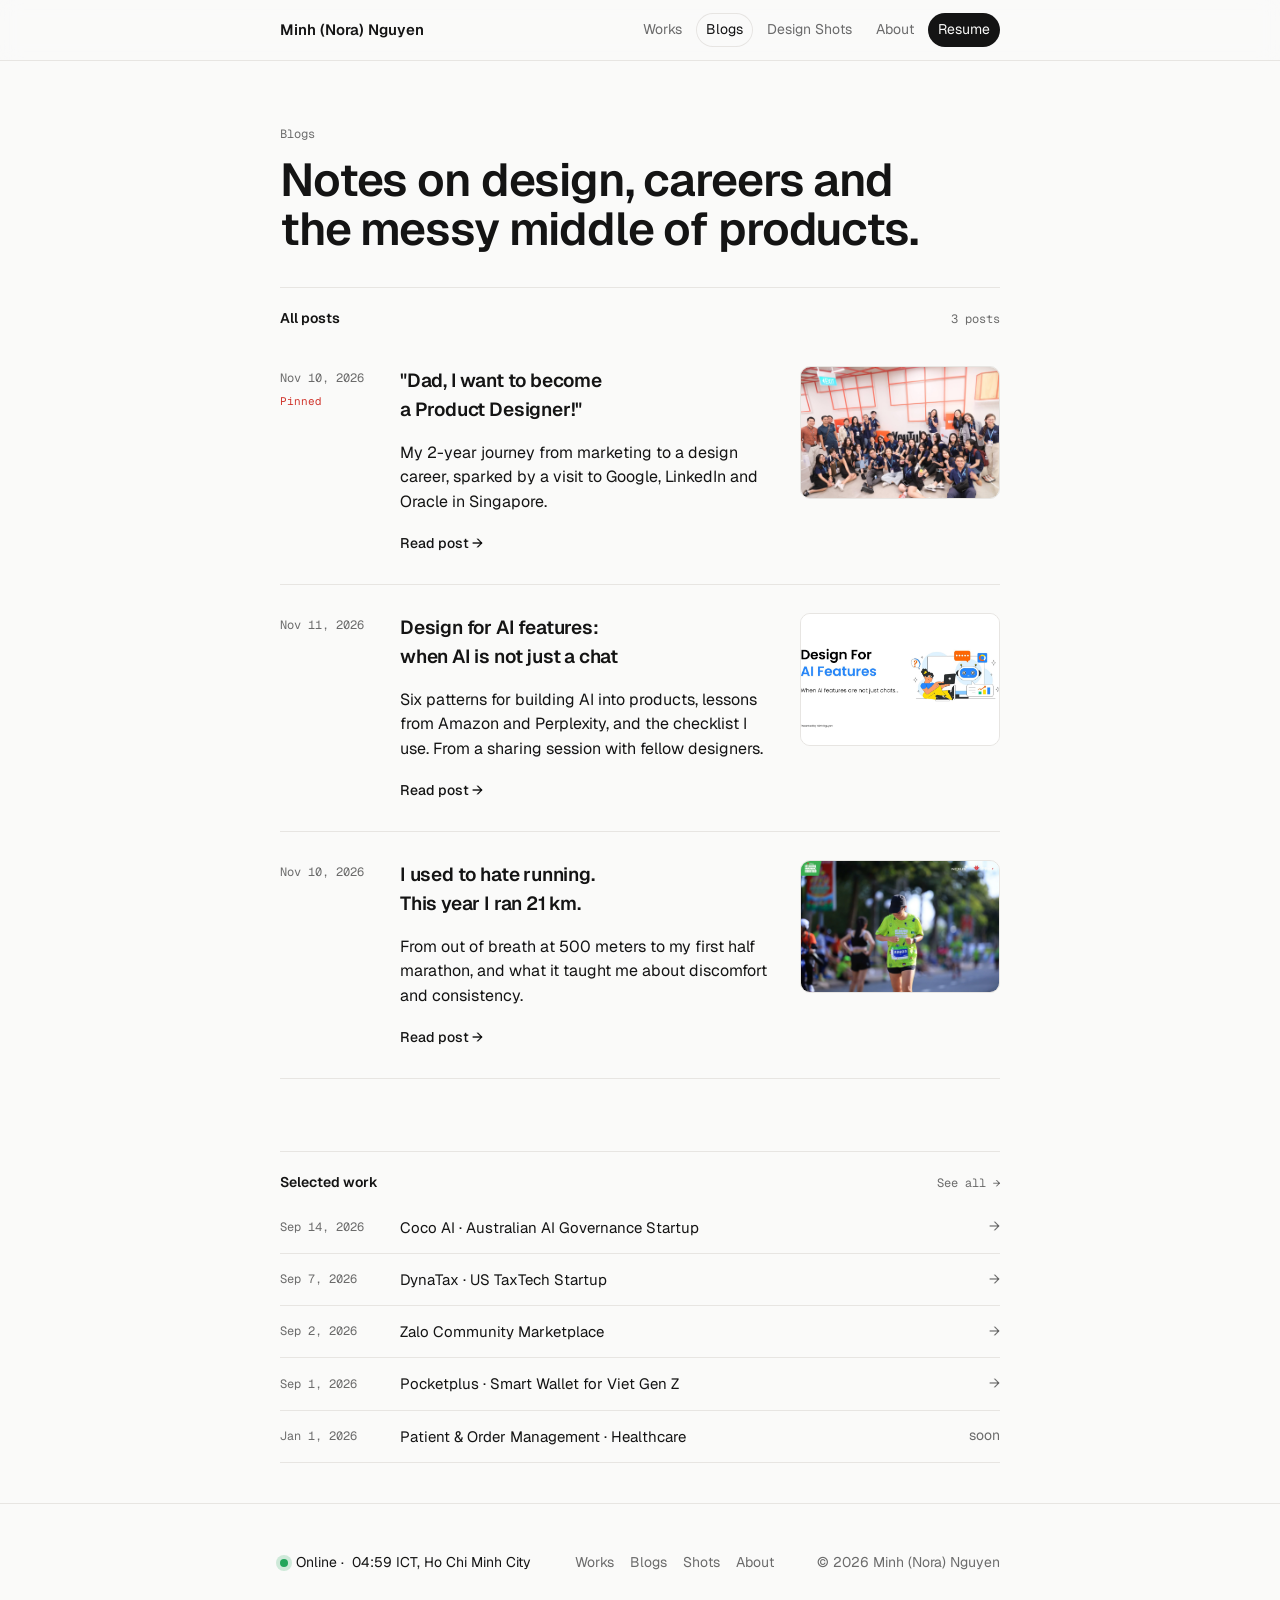
==== blog/index.html @ ef1b7af9 "Launch new portfolio: sideways exhibition home, four case studies, resume Home page scrolls sideways" ====
<!DOCTYPE html>
<html lang="en">
<head>
<meta charset="utf-8">
<meta name="viewport" content="width=device-width, initial-scale=1">
<title>Blogs · Minh (Nora) Nguyen</title>
<link rel="icon" type="image/webp" href="https://framerusercontent.com/images/r7KOQmPMssjx5nrZ70GzcocD2E8.webp?width=64&amp;height=64">
<link rel="apple-touch-icon" href="https://framerusercontent.com/images/r7KOQmPMssjx5nrZ70GzcocD2E8.webp?width=180&amp;height=180">
<meta name="description" content="Writing by Minh (Nora) Nguyen, Product Designer.">
<link rel="preconnect" href="https://fonts.googleapis.com">
<link rel="preconnect" href="https://fonts.gstatic.com" crossorigin>
<link href="https://fonts.googleapis.com/css2?family=Geist:wght@400;500;600;700&family=Geist+Mono:wght@400;500&display=swap" rel="stylesheet">
<link rel="stylesheet" href="/assets/site.css">
<style>.pin{display:block;margin-top:6px;font-size:11px;color:var(--accent)}</style>
</head>
<body>

<nav class="nav" aria-label="Main">
  <div class="col">
    <a class="brand" href="/">Minh (Nora) Nguyen</a>
    <button class="burger" type="button" aria-expanded="false" aria-controls="site-links" aria-label="Open menu"><span></span><span></span></button>
    <div class="links" id="site-links">
      <a href="/">Works</a>
      <a href="/blog/" aria-current="page">Blogs</a>
      <a class="hide-sm" href="/shots/">Design Shots</a>
      <a href="/about/">About</a>
      <a class="cta" href="/resume/">Resume</a>
    </div>
  </div>
</nav>

<main class="col">
  <header class="page-head">
    <p class="eyebrow">Blogs</p>
    <h1>Notes on design, careers and the messy middle of products.</h1>
  </header>
  <section aria-label="Posts">
    <div class="feed-head"><h2>All posts</h2><span>3 posts</span></div>
    <a class="post" href="/blog/dad-i-want-to-become-a-product-designer/">
      <div class="date">Nov 10, 2026<span class="pin">Pinned</span></div>
      <div class="post-body">
        <div>
          <h3>"Dad, I want to become a Product Designer!"</h3>
          <p class="desc">My 2-year journey from marketing to a design career, sparked by a visit to Google, LinkedIn and Oracle in Singapore.</p>
          <span class="go">Read post →</span>
        </div>
        <img src="/blog/dad-i-want-to-become-a-product-designer/singapore-tech-visit.jpg" width="1800" height="1200" alt="">
      </div>
    </a>
    <a class="post" href="/blog/design-for-ai-features/">
      <div class="date">Nov 11, 2026</div>
      <div class="post-body">
        <div>
          <h3>Design for AI features: when AI is not just a chat</h3>
          <p class="desc">Six patterns for building AI into products, lessons from Amazon and Perplexity, and the checklist I use. From a sharing session with fellow designers.</p>
          <span class="go">Read post →</span>
        </div>
        <img src="/blog/design-for-ai-features/cover.jpg" width="1600" height="900" alt="">
      </div>
    </a>
    <a class="post" href="/blog/i-used-to-hate-running/">
      <div class="date">Nov 10, 2026</div>
      <div class="post-body">
        <div>
          <h3>I used to hate running. This year I ran 21 km.</h3>
          <p class="desc">From out of breath at 500 meters to my first half marathon, and what it taught me about discomfort and consistency.</p>
          <span class="go">Read post →</span>
        </div>
        <img src="/blog/i-used-to-hate-running/first-half-marathon.jpg" width="1800" height="1200" alt="">
      </div>
    </a>
  </section>
  <section class="more" aria-labelledby="more-title">
    <div class="feed-head"><h2 id="more-title">Selected work</h2><span><a href="/">See all →</a></span></div>
    <ul class="mini">
      <li><a href="/coco/"><span class="d">Sep 14, 2026</span><span class="t">Coco AI · Australian AI Governance Startup</span><span class="arrow">→</span></a></li>
      <li><a href="/dynatax/"><span class="d">Sep 7, 2026</span><span class="t">DynaTax · US TaxTech Startup</span><span class="arrow">→</span></a></li>
      <li><a href="/zalo/"><span class="d">Sep 2, 2026</span><span class="t">Zalo Community Marketplace</span><span class="arrow">→</span></a></li>
      <li><a href="/pocketplus/"><span class="d">Sep 1, 2026</span><span class="t">Pocketplus · Smart Wallet for Viet Gen Z</span><span class="arrow">→</span></a></li>
      <li><div class="nolink"><span class="d">Jan 1, 2026</span><span class="t">Patient &amp; Order Management · Healthcare</span><span class="arrow">soon</span></div></li>
    </ul>
  </section>
</main>

<footer>
  <div class="col">
    <span class="status"><i aria-hidden="true"></i>Online · <span id="clock">Ho Chi Minh City</span></span>
    <div class="flinks"><a href="/">Works</a><a href="/blog/">Blogs</a><a href="/shots/">Shots</a><a href="/about/">About</a></div>
    <span>© 2026 Minh (Nora) Nguyen</span>
  </div>
</footer>

<script>
(function(){
  var el=document.getElementById('clock');
  function tick(){
    try{
      var t=new Intl.DateTimeFormat('en-GB',{hour:'2-digit',minute:'2-digit',timeZone:'Asia/Ho_Chi_Minh'}).format(new Date());
      el.textContent=t+' ICT, Ho Chi Minh City';
    }catch(e){}
  }
  tick();setInterval(tick,30000);
})();
</script>
<script src="/assets/site.js" defer></script>
</body>
</html>
---- assets/site.css ----
:root{
  /* Timeline feed: one narrow column, dates in a mono rail, big thumbnails */
  --bg:#fafaf9;
  --surface:transparent;
  --ink:#141414;
  --muted:#6b6b6b;
  --line:#e7e5e2;
  --accent:#d0342c;
  --font-body:"Geist", "Segoe UI", system-ui, sans-serif;
  --font-mono:"Geist Mono", ui-monospace, "SFMono-Regular", monospace;
  color-scheme:light;
}
@media (prefers-color-scheme:dark){
  :root:not([data-theme="light"]){--bg:#111111;--surface:transparent;--ink:#f2f2f0;--muted:#9a9a96;--line:#2a2a28;--accent:#ff5a4f;color-scheme:dark}
}
:root[data-theme="dark"]{--bg:#111111;--surface:transparent;--ink:#f2f2f0;--muted:#9a9a96;--line:#2a2a28;--accent:#ff5a4f;color-scheme:dark}

*{box-sizing:border-box}
body{margin:0;background:var(--bg);color:var(--ink);font-family:var(--font-body);font-size:16px;line-height:1.55;-webkit-font-smoothing:antialiased}
a{color:inherit;text-decoration:none}
a:focus-visible{outline:2px solid var(--accent);outline-offset:3px;border-radius:4px}
img{max-width:100%;display:block}
.col{width:min(720px,100% - 32px);margin-inline:auto}

/* Nav */
.nav{position:sticky;top:0;z-index:5;background:color-mix(in srgb,var(--bg) 85%,transparent);backdrop-filter:blur(10px);border-bottom:1px solid var(--line)}
.nav .col{display:flex;align-items:center;justify-content:space-between;gap:16px;height:60px}
.brand{font-weight:600;font-size:15px}
.links{display:flex;gap:4px;flex-wrap:wrap}
.links a{font-size:14px;color:var(--muted);padding:6px 10px;border-radius:999px}
.links a:hover{color:var(--ink);background:var(--surface)}
.links a.cta{color:var(--bg);background:var(--ink)}
.soon{font-family:var(--font-mono);font-size:10px;color:var(--muted);margin-left:4px}

/* Intro */
.intro{padding:72px 0 48px}
.avatar{width:72px;height:72px;border-radius:50%;background:radial-gradient(circle at 35% 35%,#ff7a6e,var(--accent) 55%,#5a0f0b);display:grid;place-items:center;color:#fff;font-weight:600;font-size:22px;margin-bottom:24px}
.intro h1{font-size:15px;font-weight:500;color:var(--muted);margin:0 0 10px}
.intro .tagline{font-size:clamp(30px,5vw,46px);line-height:1.08;font-weight:600;letter-spacing:-0.025em;margin:0;text-wrap:balance}
.intro .tagline em{font-style:normal;color:var(--accent)}
.contact{display:flex;flex-wrap:wrap;gap:10px;margin-top:28px}
.contact a{display:inline-flex;align-items:center;gap:8px;font-size:14px;border:1px solid var(--line);background:var(--surface);padding:8px 14px;border-radius:999px}
.contact a:hover{border-color:var(--ink)}

/* Feed */
.feed-head{display:flex;justify-content:space-between;align-items:baseline;border-top:1px solid var(--line);padding-top:20px;margin-bottom:8px}
.feed-head h2{font-size:14px;font-weight:600;margin:0}
.feed-head span{font-family:var(--font-mono);font-size:12px;color:var(--muted)}
.entry{display:grid;grid-template-columns:96px 1fr;gap:24px;padding:28px 0;border-bottom:1px solid var(--line)}
.date{font-family:var(--font-mono);font-size:12px;color:var(--muted);padding-top:3px;font-variant-numeric:tabular-nums}
.entry h3{font-size:19px;font-weight:600;letter-spacing:-0.01em;margin:0 0 6px;text-wrap:balance}
.entry .desc{color:var(--muted);font-size:15px;margin:0 0 16px}
.thumb{display:block;border-radius:14px;overflow:hidden;border:1px solid var(--line);background:var(--surface);aspect-ratio:16/9;transition:transform .25s ease}
.thumb img,.thumb video{display:block;width:100%;height:100%;object-fit:cover;object-position:center}
.thumb.fit{background:#fefdfc}
.thumb.fit img,.thumb.fit video{object-fit:contain}
a.thumb:hover{transform:translateY(-3px)}
.row{display:flex;flex-wrap:wrap;align-items:center;justify-content:space-between;gap:10px;margin-top:14px}
.tags{display:flex;flex-wrap:wrap;gap:6px}
.tags span{font-family:var(--font-mono);font-size:11.5px;color:var(--muted);background:var(--surface);border:1px solid var(--line);padding:3px 9px;border-radius:999px}
.go{font-size:14px;font-weight:500;display:inline-flex;align-items:center;gap:6px}
.go:hover{color:var(--accent)}
.go.off{color:var(--muted);font-weight:400}

/* Blogs */
.blogs{padding-top:56px}
.post{display:grid;grid-template-columns:96px 1fr;gap:24px;padding:28px 0;border-bottom:1px solid var(--line)}
.post-body{display:grid;grid-template-columns:1fr 200px;gap:24px;align-items:start}
.post h3{font-size:19px;font-weight:600;letter-spacing:-0.01em;margin:0 0 6px;text-wrap:balance}
.post img{width:200px;height:auto;aspect-ratio:3/2;object-fit:cover;border-radius:10px;border:1px solid var(--line);transition:transform .25s ease}
.post:hover img{transform:translateY(-3px)}
.post:hover .go{color:var(--accent)}
@media (max-width:560px){.post{grid-template-columns:1fr;gap:8px}.post-body{grid-template-columns:1fr}.post img{width:100%}}

/* About */
.about{padding:64px 0 24px}
.about h2{font-size:14px;font-weight:600;margin:0 0 12px}
.about p{font-size:18px;margin:0;max-width:60ch;text-wrap:pretty}

/* Footer */
footer{padding:48px 0 40px;margin-top:40px;border-top:1px solid var(--line);font-size:14px;color:var(--muted)}
footer .col{display:flex;flex-wrap:wrap;justify-content:space-between;gap:16px}
.status{display:inline-flex;align-items:center;gap:8px;color:var(--ink)}
.status i{width:8px;height:8px;border-radius:50%;background:#22a55a;box-shadow:0 0 0 4px color-mix(in srgb,#22a55a 20%,transparent)}
.flinks{display:flex;gap:16px}
.flinks a:hover{color:var(--ink)}

@media (max-width:560px){
  .links .hide-sm{display:none}
  .entry{grid-template-columns:1fr;gap:8px}
}
@media (prefers-reduced-motion:reduce){*{transition:none!important}}

/* Active nav item */
.links a[aria-current="page"]{color:var(--ink);background:var(--surface);box-shadow:inset 0 0 0 1px var(--line)}

/* Page header (Blogs, About) */
.page-head{padding:64px 0 32px}
.page-head .eyebrow{font-family:var(--font-mono);font-size:12px;color:var(--muted);margin:0 0 12px}
.page-head h1{font-size:clamp(32px,5vw,46px);line-height:1.08;font-weight:600;letter-spacing:-0.025em;margin:0;text-wrap:balance}

/* About page */
.about-photo{margin:0 0 40px}
.about-photo img{width:100%;height:auto;border-radius:16px;border:1px solid var(--line)}
.about-photo figcaption{font-size:13px;color:var(--muted);margin-top:10px}
.about-body p{font-size:19px;line-height:1.7;margin:0 0 22px;max-width:62ch;text-wrap:pretty}
.about-body .lead{font-size:clamp(22px,3vw,26px);line-height:1.45;font-weight:500;letter-spacing:-0.01em}
.domains{display:flex;flex-wrap:wrap;gap:8px;margin:8px 0 0}
.domains span{font-family:var(--font-mono);font-size:12px;border:1px solid var(--line);background:var(--surface);padding:5px 12px;border-radius:999px}

/* Secondary: compact work list on Blogs/About */
.more{margin-top:72px}
.mini{list-style:none;margin:0;padding:0}
.mini li{border-bottom:1px solid var(--line)}
.mini a,.mini .nolink{display:grid;grid-template-columns:96px 1fr auto;gap:24px;align-items:center;padding:14px 0;font-size:15px}
.mini .d{font-family:var(--font-mono);font-size:12px;color:var(--muted)}
.mini .arrow{color:var(--muted);font-size:14px}
.mini a:hover .t{color:var(--accent)}
@media (max-width:560px){.mini a,.mini .nolink{grid-template-columns:1fr auto;gap:12px}.mini .d{display:none}}

/* Design Shots: wide 2-column masonry, images at natural ratio */
.wide-col{width:min(1180px,100% - 32px);margin-inline:auto}
.shots{display:grid;grid-template-columns:1fr 1fr;gap:18px;align-items:start;padding-bottom:24px}
.shot{display:block;border-radius:16px;overflow:hidden;border:1px solid var(--line);background:var(--surface);position:relative}
.shot img,.shot video{display:block;width:100%;height:auto;transition:transform .35s ease}
a.shot:hover img,a.shot:hover video{transform:scale(1.015)}
.shot .label{position:absolute;left:12px;bottom:12px;font-size:13px;font-weight:500;background:rgba(20,20,20,.78);color:#fff;padding:6px 12px;border-radius:999px;opacity:0;transform:translateY(4px);transition:opacity .2s ease,transform .2s ease}
.shot:hover .label,.shot:focus-visible .label{opacity:1;transform:none}
@media (max-width:640px){.shots{grid-template-columns:1fr}}
.wide-col .shots{padding-top:32px}

/* Avatar photo */
.avatar.photo{background:none;overflow:hidden;border:1px solid var(--line)}
.avatar.photo img{width:100%;height:100%;object-fit:cover}

/* Case study pages */
.back{display:inline-flex;align-items:center;gap:6px;font-size:14px;color:var(--muted);margin-top:28px;padding:6px 12px 6px 10px;border:1px solid var(--line);border-radius:999px;background:var(--surface)}
.back:hover{color:var(--ink);border-color:var(--ink)}
.cs-wide{width:min(1040px,100% - 32px);margin-inline:auto}
.cs-head{padding:28px 0 32px}
.cs-head .lede{font-size:19px;color:var(--muted);margin:18px 0 0;max-width:60ch}
.cs-meta{display:grid;grid-template-columns:repeat(4,minmax(0,1fr));gap:20px;margin:32px 0 0;padding:20px 0 0;border-top:1px solid var(--line)}
.cs-meta dt{font-family:var(--font-mono);font-size:11px;color:var(--muted);text-transform:uppercase;letter-spacing:.06em;margin-bottom:4px}
.cs-meta dd{margin:0;font-size:14px;line-height:1.45}
.cs-cover{border-radius:16px;overflow:hidden;border:1px solid var(--line);margin:8px auto 0}
.cs-cover img{width:100%;height:auto}
.cs-sec{padding:72px 0 0}
.cs-sec .num{font-family:var(--font-mono);font-size:12px;color:var(--muted);margin-bottom:10px}
.cs-sec h2{font-size:clamp(24px,3.4vw,32px);line-height:1.15;font-weight:600;letter-spacing:-0.02em;margin:0 0 12px;text-wrap:balance}
.cs-sec p{color:var(--muted);font-size:16.5px;margin:0 0 12px;max-width:62ch}
.chips{display:flex;flex-wrap:wrap;gap:6px;margin-top:16px}
.chips span{font-family:var(--font-mono);font-size:11.5px;color:var(--muted);background:var(--surface);border:1px solid var(--line);padding:3px 9px;border-radius:999px}
.cs-cards{display:grid;grid-template-columns:repeat(3,minmax(0,1fr));gap:14px;margin-top:24px}
.cs-card{background:var(--surface);border:1px solid var(--line);border-radius:14px;padding:20px}
.cs-card .k{font-family:var(--font-mono);font-size:11px;color:var(--accent);margin-bottom:10px}
.cs-card h3{font-size:16px;font-weight:600;margin:0 0 6px}
.cs-card p{font-size:14.5px;margin:0}
.cs-fig{margin:28px auto 0}
.cs-fig .frame{border-radius:14px;overflow:hidden;border:1px solid var(--line);background:var(--surface);padding:clamp(10px,2.4vw,24px)}
.cs-fig img{width:100%;height:auto;border-radius:8px}
.cs-fig figcaption{font-size:13.5px;color:var(--muted);margin-top:10px}
.cs-fig figcaption b{color:var(--ink);font-weight:600;margin-right:6px}
.cs-feature{display:grid;grid-template-columns:260px 1fr;gap:32px;align-items:start;margin-top:40px}
.cs-feature h3{font-size:17px;font-weight:600;margin:0 0 6px}
.cs-feature p{font-size:15px}
.cs-feature ul{margin:8px 0 0;padding-left:18px;color:var(--muted);font-size:14px}
.cs-feature .cs-fig{margin:0}
.cs-out{display:grid;grid-template-columns:repeat(3,minmax(0,1fr));gap:20px;margin-top:24px}
.cs-out div{border-top:2px solid var(--ink);padding-top:14px}
.cs-out h3{font-size:16px;font-weight:600;margin:0 0 6px}
.cs-out p{font-size:14.5px;margin:0}
.cs-end{display:flex;justify-content:space-between;flex-wrap:wrap;gap:12px;margin-top:72px;padding-top:24px;border-top:1px solid var(--line);font-size:15px;font-weight:500}
.cs-end a:hover{color:var(--accent)}
@media (max-width:760px){
  .cs-meta{grid-template-columns:repeat(2,minmax(0,1fr))}
  .cs-cards,.cs-out{grid-template-columns:1fr}
  .cs-feature{grid-template-columns:1fr;gap:12px}
}
.cs-grid2{display:grid;grid-template-columns:1fr 1fr;gap:16px;margin-top:28px}
.cs-grid2 .cs-fig{margin:0}
.cs-split{display:grid;grid-template-columns:1fr 1fr;gap:14px;margin-top:24px}
.cs-split .cs-card ul{margin:10px 0 0;padding-left:18px;color:var(--muted);font-size:14px}
.cs-split .cs-card li{margin-bottom:4px}
.cs-quote{margin:28px 0 0;padding:4px 0 4px 18px;border-left:3px solid var(--accent);font-size:19px;line-height:1.45;font-weight:500;letter-spacing:-0.01em;color:var(--ink);max-width:56ch}
@media (max-width:760px){.cs-grid2,.cs-split{grid-template-columns:1fr}}

/* Case study: two-level IA cards, 2-up figure grid */
.cs-ia{display:grid;grid-template-columns:1fr 1fr;gap:14px;margin-top:24px}
.cs-ia .lvl{background:var(--surface);border:1px solid var(--line);border-radius:14px;padding:20px}
.cs-ia .where{font-family:var(--font-mono);font-size:11px;color:var(--accent);margin-bottom:8px}
.cs-ia h3{font-size:17px;font-weight:600;margin:0 0 4px}
.cs-ia .who{font-size:14px;color:var(--muted);margin:0 0 12px}
.cs-ia ul{margin:0;padding:0;list-style:none;font-size:14.5px}
.cs-ia li{padding:7px 0;border-top:1px solid var(--line)}
.cs-ia li span{color:var(--muted)}
.cs-grid2{display:grid;grid-template-columns:1fr 1fr;gap:16px;margin-top:28px;align-items:start}
.cs-grid2 .cs-fig{margin:0}
.cs-pull{margin:28px 0 0;padding:4px 0 4px 18px;border-left:3px solid var(--accent);font-size:19px;line-height:1.45;font-weight:500;color:var(--ink);max-width:56ch}
@media (max-width:760px){.cs-ia,.cs-grid2{grid-template-columns:1fr}}

/* Mobile menu */
.burger{display:none;width:40px;height:40px;border-radius:999px;border:1px solid var(--line);background:var(--surface);align-items:center;justify-content:center;flex-direction:column;gap:5px;cursor:pointer;padding:0}
.burger span{display:block;width:16px;height:1.5px;background:var(--ink);transition:transform .2s ease,opacity .2s ease}
.nav.open .burger span:nth-child(1){transform:translateY(3.25px) rotate(45deg)}
.nav.open .burger span:nth-child(2){transform:translateY(-3.25px) rotate(-45deg)}
.burger:focus-visible{outline:2px solid var(--accent);outline-offset:2px}
@media (max-width:640px){
  .nav .col{position:relative}
  .burger{display:inline-flex}
  .links{display:none;position:absolute;top:calc(100% + 1px);left:-16px;right:-16px;flex-direction:column;gap:2px;padding:10px 16px 16px;background:var(--bg);border-bottom:1px solid var(--line);box-shadow:0 18px 30px -18px rgba(0,0,0,.25)}
  .nav.open .links{display:flex}
  .links a{font-size:17px;padding:12px 12px;border-radius:12px}
  .links a.cta{margin-top:6px;text-align:center}
  .links .hide-sm{display:block}
}

/* Hero: contact buttons with icons + "daily friends" marquee */
.contact a svg{width:16px;height:16px;flex:none}
.friends{margin-top:28px;display:flex;align-items:center;gap:14px;border-top:1px solid var(--line);border-bottom:1px solid var(--line);padding:12px 0;overflow:hidden}
.friends .lbl{font-family:var(--font-mono);font-size:11px;letter-spacing:.06em;text-transform:uppercase;color:var(--muted);white-space:nowrap;flex:none}
.marquee{flex:1;overflow:hidden;-webkit-mask-image:linear-gradient(90deg,transparent,#000 8%,#000 92%,transparent);mask-image:linear-gradient(90deg,transparent,#000 8%,#000 92%,transparent)}
.track{display:flex;align-items:center;gap:28px;padding-right:28px;width:max-content;animation:slide 28s linear infinite}
.marquee:hover .track{animation-play-state:paused}
.track>*{flex:none;display:inline-flex;align-items:center;gap:8px;font-size:13.5px;white-space:nowrap}
.tool{border:1px solid var(--line);background:var(--surface);border-radius:999px;padding:4px 12px 4px 4px;line-height:1}
.tool img{width:22px;height:22px;border-radius:6px}
.tool .mono{width:22px;height:22px;border-radius:6px;background:var(--ink);color:var(--bg);font-size:11px;font-weight:600;display:grid;place-items:center}
.slogan{font-weight:500;color:var(--ink);padding:4px;line-height:1}
.slogan i{font-style:normal;color:var(--accent)}
@keyframes slide{from{transform:translateX(0)}to{transform:translateX(-50%)}}
@media (prefers-reduced-motion:reduce){.track{animation:none}}
@media (max-width:560px){.friends{flex-direction:column;align-items:flex-start;gap:8px}.marquee{width:100%}}

.track .logo{height:24px;width:auto;display:block}
.track .slogan{padding:0}
.track .grp{display:inline-flex;align-items:center;gap:14px}
.track .dot{width:5px;height:5px;border-radius:50%;background:var(--muted);opacity:.6}
@media (prefers-color-scheme:dark){:root:not([data-theme="light"]) .track .grp img[src*="github"],:root:not([data-theme="light"]) .track .grp img[src*="guitar"],:root:not([data-theme="light"]) .track .grp img[src*="running"],:root:not([data-theme="light"]) .track .grp img[src*="hiking"]{filter:invert(1)}}
:root[data-theme="dark"] .track .grp img[src*="github"],:root[data-theme="dark"] .track .grp img[src*="guitar"],:root[data-theme="dark"] .track .grp img[src*="running"],:root[data-theme="dark"] .track .grp img[src*="hiking"]{filter:invert(1)}
/* Transparent components: keep hover feedback without a white fill */
.links a:hover,.contact a:hover,.rs-btns a:not(.pri):hover{background:color-mix(in srgb,var(--ink) 5%,transparent)}
.links a[aria-current="page"]{background:transparent}
@media (max-width:640px){.links{background:var(--bg)}}
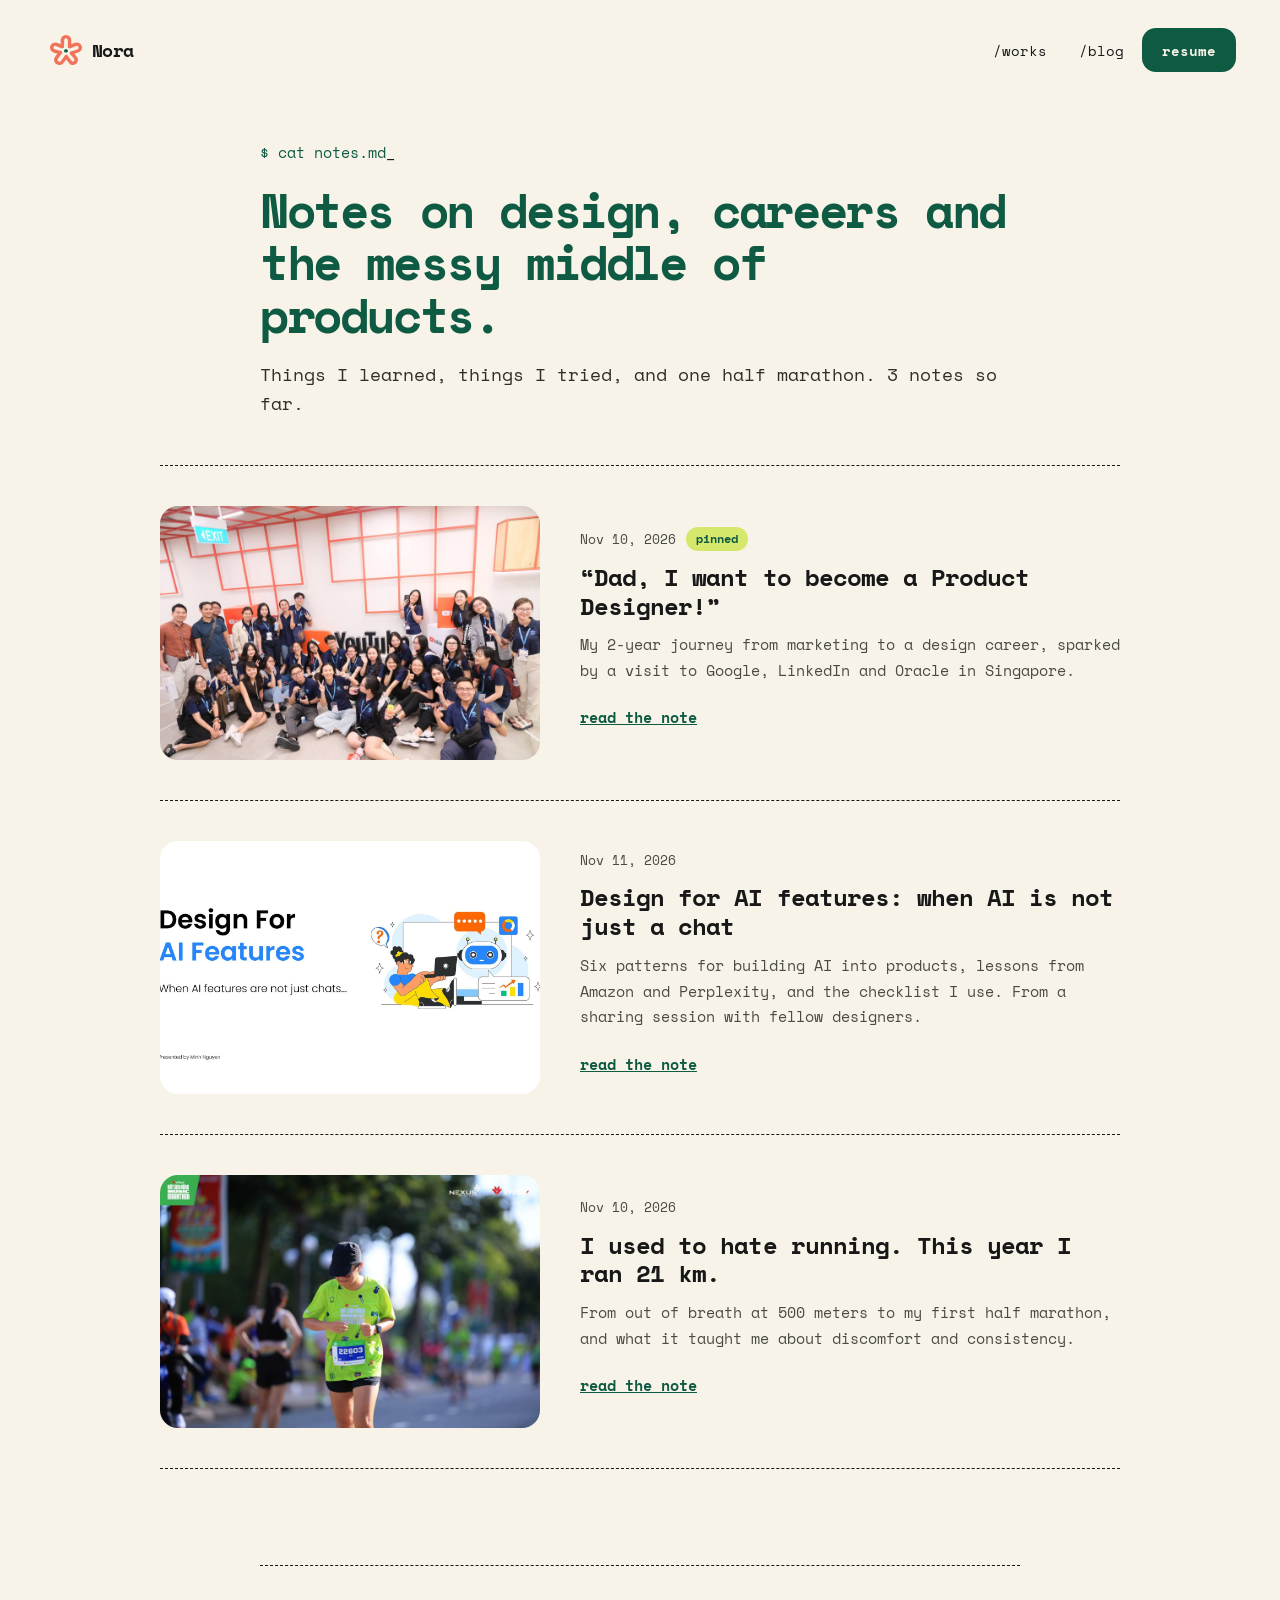
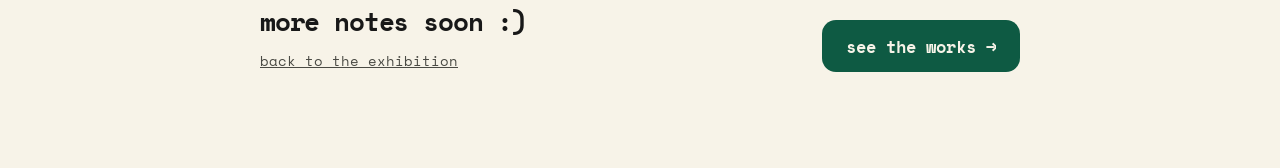
==== commit 79a1b0de: "Blog in the new style: notes index and three posts Same writing as the old blog, new Space Mono layo" ====
--- a/blog/index.html
+++ b/blog/index.html
@@ -1,107 +1,65 @@
-<!DOCTYPE html>
+<!doctype html>
 <html lang="en">
 <head>
 <meta charset="utf-8">
 <meta name="viewport" content="width=device-width, initial-scale=1">
-<title>Blogs · Minh (Nora) Nguyen</title>
-<link rel="icon" type="image/webp" href="https://framerusercontent.com/images/r7KOQmPMssjx5nrZ70GzcocD2E8.webp?width=64&amp;height=64">
-<link rel="apple-touch-icon" href="https://framerusercontent.com/images/r7KOQmPMssjx5nrZ70GzcocD2E8.webp?width=180&amp;height=180">
-<meta name="description" content="Writing by Minh (Nora) Nguyen, Product Designer.">
+<title>Notes, by Minh (Nora) Nguyen</title>
+<meta name="description" content="Notes on design, careers and the messy middle of products.">
+<link rel="icon" href="/assets/img/brand/flower-coral.svg" type="image/svg+xml">
 <link rel="preconnect" href="https://fonts.googleapis.com">
 <link rel="preconnect" href="https://fonts.gstatic.com" crossorigin>
-<link href="https://fonts.googleapis.com/css2?family=Geist:wght@400;500;600;700&family=Geist+Mono:wght@400;500&display=swap" rel="stylesheet">
-<link rel="stylesheet" href="/assets/site.css">
-<style>.pin{display:block;margin-top:6px;font-size:11px;color:var(--accent)}</style>
+<link rel="stylesheet" href="https://fonts.googleapis.com/css2?family=Space+Mono:ital,wght@0,400;0,700;1,400&display=swap">
+<link rel="stylesheet" href="/assets/css/nora.css">
 </head>
-<body>
-
-<nav class="nav" aria-label="Main">
-  <div class="col">
-    <a class="brand" href="/">Minh (Nora) Nguyen</a>
-    <button class="burger" type="button" aria-expanded="false" aria-controls="site-links" aria-label="Open menu"><span></span><span></span></button>
-    <div class="links" id="site-links">
-      <a href="/">Works</a>
-      <a href="/blog/" aria-current="page">Blogs</a>
-      <a class="hide-sm" href="/shots/">Design Shots</a>
-      <a href="/about/">About</a>
-      <a class="cta" href="/resume/">Resume</a>
-    </div>
+<body class="post-page">
+<header class="topbar">
+  <a class="pill logo" href="/" aria-label="Nora, back to the exhibition"><img src="/assets/img/brand/flower-coral.svg" alt=""><span>Nora</span></a>
+  <nav class="pill navpill" aria-label="Site">
+    <a href="/#works">/works</a>
+    <a href="/blog/" aria-current="page">/blog</a>
+    <a class="btn-mini" href="/resume.pdf" target="_blank" rel="noopener">resume</a>
+  </nav>
+</header>
+<main class="notes">
+  <header class="notes-head">
+    <p class="whoami">$ cat notes.md<span class="caret">_</span></p>
+    <h1>Notes on design, careers and the messy middle of products.</h1>
+    <p class="dek">Things I learned, things I tried, and one half marathon. 3 notes so far.</p>
+  </header>
+  <div class="note-list">
+    <article class="note">
+      <a class="note-img" href="/blog/dad-i-want-to-become-a-product-designer/" tabindex="-1" aria-hidden="true"><img src="/blog/dad-i-want-to-become-a-product-designer/singapore-tech-visit.jpg" alt="" loading="lazy"></a>
+      <div class="note-copy">
+        <p class="kicker">Nov 10, 2026<span class="pin">pinned</span></p>
+        <h2><a href="/blog/dad-i-want-to-become-a-product-designer/"><q>Dad, I want to become a Product Designer!</q></a></h2>
+        <p>My 2-year journey from marketing to a design career, sparked by a visit to Google, LinkedIn and Oracle in Singapore.</p>
+        <a class="more" href="/blog/dad-i-want-to-become-a-product-designer/">read the note</a>
+      </div>
+    </article>
+    <article class="note">
+      <a class="note-img" href="/blog/design-for-ai-features/" tabindex="-1" aria-hidden="true"><img src="/blog/design-for-ai-features/cover.jpg" alt="" loading="lazy"></a>
+      <div class="note-copy">
+        <p class="kicker">Nov 11, 2026</p>
+        <h2><a href="/blog/design-for-ai-features/">Design for AI features: when AI is not just a chat</a></h2>
+        <p>Six patterns for building AI into products, lessons from Amazon and Perplexity, and the checklist I use. From a sharing session with fellow designers.</p>
+        <a class="more" href="/blog/design-for-ai-features/">read the note</a>
+      </div>
+    </article>
+    <article class="note">
+      <a class="note-img" href="/blog/i-used-to-hate-running/" tabindex="-1" aria-hidden="true"><img src="/blog/i-used-to-hate-running/first-half-marathon.jpg" alt="" loading="lazy"></a>
+      <div class="note-copy">
+        <p class="kicker">Nov 10, 2026</p>
+        <h2><a href="/blog/i-used-to-hate-running/">I used to hate running. This year I ran 21 km.</a></h2>
+        <p>From out of breath at 500 meters to my first half marathon, and what it taught me about discomfort and consistency.</p>
+        <a class="more" href="/blog/i-used-to-hate-running/">read the note</a>
+      </div>
+    </article>
   </div>
-</nav>
-
-<main class="col">
-  <header class="page-head">
-    <p class="eyebrow">Blogs</p>
-    <h1>Notes on design, careers and the messy middle of products.</h1>
-  </header>
-  <section aria-label="Posts">
-    <div class="feed-head"><h2>All posts</h2><span>3 posts</span></div>
-    <a class="post" href="/blog/dad-i-want-to-become-a-product-designer/">
-      <div class="date">Nov 10, 2026<span class="pin">Pinned</span></div>
-      <div class="post-body">
-        <div>
-          <h3>"Dad, I want to become a Product Designer!"</h3>
-          <p class="desc">My 2-year journey from marketing to a design career, sparked by a visit to Google, LinkedIn and Oracle in Singapore.</p>
-          <span class="go">Read post →</span>
-        </div>
-        <img src="/blog/dad-i-want-to-become-a-product-designer/singapore-tech-visit.jpg" width="1800" height="1200" alt="">
-      </div>
-    </a>
-    <a class="post" href="/blog/design-for-ai-features/">
-      <div class="date">Nov 11, 2026</div>
-      <div class="post-body">
-        <div>
-          <h3>Design for AI features: when AI is not just a chat</h3>
-          <p class="desc">Six patterns for building AI into products, lessons from Amazon and Perplexity, and the checklist I use. From a sharing session with fellow designers.</p>
-          <span class="go">Read post →</span>
-        </div>
-        <img src="/blog/design-for-ai-features/cover.jpg" width="1600" height="900" alt="">
-      </div>
-    </a>
-    <a class="post" href="/blog/i-used-to-hate-running/">
-      <div class="date">Nov 10, 2026</div>
-      <div class="post-body">
-        <div>
-          <h3>I used to hate running. This year I ran 21 km.</h3>
-          <p class="desc">From out of breath at 500 meters to my first half marathon, and what it taught me about discomfort and consistency.</p>
-          <span class="go">Read post →</span>
-        </div>
-        <img src="/blog/i-used-to-hate-running/first-half-marathon.jpg" width="1800" height="1200" alt="">
-      </div>
-    </a>
-  </section>
-  <section class="more" aria-labelledby="more-title">
-    <div class="feed-head"><h2 id="more-title">Selected work</h2><span><a href="/">See all →</a></span></div>
-    <ul class="mini">
-      <li><a href="/coco/"><span class="d">Sep 14, 2026</span><span class="t">Coco AI · Australian AI Governance Startup</span><span class="arrow">→</span></a></li>
-      <li><a href="/dynatax/"><span class="d">Sep 7, 2026</span><span class="t">DynaTax · US TaxTech Startup</span><span class="arrow">→</span></a></li>
-      <li><a href="/zalo/"><span class="d">Sep 2, 2026</span><span class="t">Zalo Community Marketplace</span><span class="arrow">→</span></a></li>
-      <li><a href="/pocketplus/"><span class="d">Sep 1, 2026</span><span class="t">Pocketplus · Smart Wallet for Viet Gen Z</span><span class="arrow">→</span></a></li>
-      <li><div class="nolink"><span class="d">Jan 1, 2026</span><span class="t">Patient &amp; Order Management · Healthcare</span><span class="arrow">soon</span></div></li>
-    </ul>
-  </section>
+  <footer class="post-end">
+    <div><p class="thanks">more notes soon :)</p><a href="/">back to the exhibition</a></div>
+    <a class="btn" href="/#works">see the works →</a>
+  </footer>
 </main>
-
-<footer>
-  <div class="col">
-    <span class="status"><i aria-hidden="true"></i>Online · <span id="clock">Ho Chi Minh City</span></span>
-    <div class="flinks"><a href="/">Works</a><a href="/blog/">Blogs</a><a href="/shots/">Shots</a><a href="/about/">About</a></div>
-    <span>© 2026 Minh (Nora) Nguyen</span>
-  </div>
-</footer>
-
-<script>
-(function(){
-  var el=document.getElementById('clock');
-  function tick(){
-    try{
-      var t=new Intl.DateTimeFormat('en-GB',{hour:'2-digit',minute:'2-digit',timeZone:'Asia/Ho_Chi_Minh'}).format(new Date());
-      el.textContent=t+' ICT, Ho Chi Minh City';
-    }catch(e){}
-  }
-  tick();setInterval(tick,30000);
-})();
-</script>
-<script src="/assets/site.js" defer></script>
+<script src="/assets/js/nora.js" defer></script>
 </body>
 </html>
--- a/assets/css/nora.css
+++ b/assets/css/nora.css
@@ -0,0 +1,231 @@
+/* Nora Nguyen portfolio, 2026 */
+:root {
+  --cream: #F7F3E8;
+  --ink: #181818;
+  --forest: #0E5A43;
+  --lime: #D6E86B;
+  --mint: #BFE3D5;
+  --coral: #F2735A;
+  --coral-ink: #D9543A;
+  --grey: #4A4A44;
+  --line: #E2DDCF;
+  --mono: 'Space Mono', ui-monospace, SFMono-Regular, Menlo, monospace;
+  --cursor: url(/assets/img/brand/cursor-flower.svg) 16 16, url(/assets/img/brand/cursor-flower.png) 16 16, auto;
+  --cursor-link: url(/assets/img/brand/cursor-flower.svg) 16 16, url(/assets/img/brand/cursor-flower.png) 16 16, pointer;
+}
+* { box-sizing: border-box; }
+html, body { margin: 0; background: var(--cream); color: var(--ink); font-family: var(--mono); }
+body { cursor: var(--cursor); -webkit-font-smoothing: antialiased; }
+a, button, a * { cursor: var(--cursor-link); }
+a { color: var(--ink); }
+a:hover { color: var(--forest); }
+a:focus-visible, .rail:focus-visible { outline: 3px solid var(--coral); outline-offset: 4px; border-radius: 8px; }
+img, video { max-width: 100%; }
+
+/* top bar, shared */
+.topbar { position: fixed; z-index: 10; top: 24px; left: 40px; right: 40px; display: flex; justify-content: space-between; align-items: center; gap: 16px; pointer-events: none; }
+.pill { pointer-events: auto; background: var(--cream); display: flex; align-items: center; }
+.logo { gap: 10px; min-height: 48px; padding: 0 16px 0 10px; border-radius: 999px; text-decoration: none; }
+.logo img { width: 32px; height: auto; }
+.logo span { font-size: 18px; font-weight: 700; letter-spacing: -0.03em; }
+.navpill { gap: 4px; padding: 4px; border-radius: 18px; font-size: 14px; }
+.navpill a { display: inline-flex; align-items: center; min-height: 44px; padding: 0 14px; text-decoration: none; }
+.navpill a.btn-mini { padding: 0 20px; border-radius: 14px; background: var(--forest); color: var(--cream); font-weight: 700; }
+
+.btn { display: inline-flex; align-items: center; gap: 12px; min-height: 52px; padding: 0 24px; border-radius: 14px; background: var(--forest); color: var(--cream); font-size: 17px; font-weight: 700; text-decoration: none; }
+.btn:hover { color: var(--lime); }
+.btn-ghost { display: inline-flex; align-items: center; min-height: 52px; padding: 0 22px; border-radius: 14px; border: 2px solid var(--ink); color: var(--ink); font-size: 17px; text-decoration: none; }
+.tag { display: inline-flex; align-items: center; min-height: 30px; padding: 0 12px; border: 1.5px solid var(--ink); border-radius: 999px; font-size: 13px; }
+.tags { display: flex; flex-wrap: wrap; gap: 8px; }
+
+/* ---------- home: the horizontal exhibition ---------- */
+.home { overflow: hidden; }
+.rail { position: fixed; inset: 0; overflow-x: auto; overflow-y: hidden; scrollbar-width: none; }
+.rail::-webkit-scrollbar { display: none; }
+.strip { display: flex; height: 100%; min-height: 640px; }
+.panel { flex: 0 0 auto; height: 100%; display: flex; }
+.p-hero { width: 100vw; min-width: 1200px; padding: 120px 120px 96px; align-items: center; gap: 96px; }
+.p-hero .copy { flex: 1 1 0; min-width: 0; display: flex; flex-direction: column; gap: 32px; }
+.whoami { margin: 0; font-size: 15px; line-height: 1.7; color: var(--forest); }
+.whoami span { color: var(--ink); }
+.caret { color: var(--forest); animation: blink 1.1s steps(1) infinite; }
+.p-hero h1 { margin: 0; max-width: 15ch; font-size: clamp(44px, 4.2vw, 64px); line-height: 1.05; font-weight: 700; letter-spacing: -0.045em; color: var(--forest); }
+.p-hero h1 .tag-mark { color: var(--coral-ink); }
+.p-hero .lede { margin: 0; max-width: 624px; font-size: 17px; line-height: 1.65; color: var(--grey); }
+.ctas { display: flex; flex-wrap: wrap; gap: 12px; }
+.photo { flex: 0 0 auto; position: relative; padding: 40px; }
+.photo .portrait { display: block; width: min(400px, 30vw); aspect-ratio: 4 / 5; height: auto; object-fit: cover; object-position: 54% 67.5%; border-radius: 28px; animation: rise .9s ease-out both; }
+.photo .f1 { position: absolute; left: -18px; top: -18px; width: 140px; animation: bloom 1.3s cubic-bezier(.2,.9,.25,1.15) .3s both; }
+.photo .f2 { position: absolute; right: -10px; bottom: -10px; width: 118px; animation: bloom 1.3s cubic-bezier(.2,.9,.25,1.15) .65s both; }
+
+.p-intro { width: 560px; padding: 120px 40px 96px 80px; flex-direction: column; justify-content: center; gap: 24px; border-left: 1.5px dashed var(--ink); }
+.p-intro h2, .p-me h2, .p-contact h2 { margin: 0; font-size: 44px; line-height: 1.1; font-weight: 700; letter-spacing: -0.045em; }
+.p-intro p { margin: 0; max-width: 30ch; font-size: 15px; line-height: 1.7; color: var(--grey); }
+
+.p-work { width: 1000px; padding: max(96px, 11vh) 160px 100px; flex-direction: column; gap: 14px; }
+.p-work .date { margin: 0; font-size: 13px; color: var(--grey); }
+.p-work .thumb { display: block; width: 680px; aspect-ratio: 680 / 380; height: auto; max-height: 44vh; object-fit: cover; border-radius: 20px; transition: transform .4s ease; }
+.p-work a:hover .thumb { transform: rotate(-1deg) scale(1.01); }
+.p-work h3 { margin: 8px 0 0; font-size: 28px; line-height: 1.15; font-weight: 700; letter-spacing: -0.03em; max-width: 680px; }
+.p-work h3 a { text-decoration: none; }
+.p-work .desc { margin: 0; max-width: 680px; font-size: 15px; line-height: 1.6; color: var(--grey); }
+.p-work .more { align-self: flex-start; display: inline-flex; align-items: center; min-height: 44px; font-size: 15px; font-weight: 700; color: var(--forest); }
+.p-work .soon { display: inline-flex; align-items: center; min-height: 44px; font-size: 15px; color: var(--grey); }
+
+.p-me { width: 1000px; padding: 120px 80px 96px; flex-direction: column; justify-content: center; gap: 28px; border-left: 1.5px dashed var(--ink); position: relative; }
+.p-me p { margin: 0; max-width: 54ch; font-size: 16px; line-height: 1.7; }
+.p-me .small { margin-top: 8px; max-width: 60ch; font-size: 14px; line-height: 1.8; color: var(--grey); }
+.p-me .deco { position: absolute; right: 72px; top: 132px; width: 120px; }
+
+.p-contact { width: 100vw; min-width: 1000px; padding: 120px 200px 96px; flex-direction: column; justify-content: center; gap: 28px; background: var(--forest); color: var(--cream); position: relative; overflow: hidden; }
+.p-contact .mail { align-self: flex-start; font-size: 30px; font-weight: 700; letter-spacing: -0.03em; color: var(--lime); }
+.p-contact p { margin: 0; font-size: 16px; line-height: 1.7; }
+.p-contact .btn { background: var(--lime); color: var(--forest); }
+.p-contact .btn-ghost { border-color: var(--cream); color: var(--cream); }
+.p-contact .fine { margin-top: 24px; font-size: 13px; color: var(--mint); }
+.p-contact .deco { position: absolute; right: -40px; bottom: -36px; width: 260px; }
+.p-contact a:hover { color: var(--lime); }
+
+.hint { position: fixed; z-index: 10; left: 40px; right: 40px; bottom: 28px; display: flex; align-items: center; gap: 20px; pointer-events: none; }
+.hint p { margin: 0; padding: 8px 14px; border-radius: 999px; background: var(--cream); font-size: 13px; white-space: nowrap; }
+.hint .nudge { display: inline-block; animation: nudge 1.6s ease-in-out infinite; }
+.bar { flex: 1 1 auto; height: 3px; border-radius: 3px; background: var(--line); overflow: hidden; }
+.bar i { display: block; height: 3px; width: 2%; background: var(--coral); }
+
+/* ---------- case studies ---------- */
+.case { overflow-x: hidden; scroll-behavior: smooth; }
+.toc { position: fixed; top: 140px; left: 40px; width: 260px; font-size: 13px; }
+.toc p { margin: 0 0 10px; font-size: 12px; color: var(--grey); }
+.toc ol { list-style: none; margin: 0; padding: 0; display: flex; flex-direction: column; gap: 2px; }
+.toc a { display: flex; align-items: center; gap: 10px; min-height: 36px; text-decoration: none; color: var(--grey); }
+.toc a img { width: 14px; height: auto; opacity: .25; transform: rotate(-30deg); transition: opacity .3s, transform .4s; }
+.toc a.on { color: var(--ink); font-weight: 700; }
+.toc a.on img { opacity: 1; transform: none; }
+.case-main { width: 820px; max-width: calc(100vw - 48px); margin: 0 0 0 max(340px, calc(50vw - 330px)); padding: 140px 0 120px; }
+.case-hero { display: flex; flex-direction: column; gap: 24px; }
+.case-hero .kicker { margin: 0; font-size: 13px; color: var(--grey); }
+.case-hero h1 { margin: 0; max-width: 22ch; font-size: 46px; line-height: 1.08; font-weight: 700; letter-spacing: -0.05em; color: var(--forest); }
+.case-hero .lede { margin: 0; max-width: 60ch; font-size: 18px; line-height: 1.65; color: #2E2E2A; }
+.meta { margin: 8px 0 0; display: grid; grid-template-columns: repeat(4, minmax(0, 1fr)); gap: 20px; padding: 18px 0; border-top: 1.5px dashed var(--ink); border-bottom: 1.5px dashed var(--ink); }
+.meta dt { font-size: 12px; color: var(--grey); margin-bottom: 4px; }
+.meta dd { margin: 0; font-size: 14px; line-height: 1.5; }
+.cover { display: block; width: 100%; height: auto; border-radius: 20px; margin-top: 8px; }
+.case-sec { padding-top: 104px; display: flex; flex-direction: column; gap: 22px; scroll-margin-top: 0; }
+.sec-num { margin: 0; font-size: 13px; color: var(--coral-ink); font-weight: 700; }
+.sec-num span { color: var(--grey); font-weight: 400; }
+.sec-h { margin: 0; max-width: 24ch; font-size: 32px; line-height: 1.15; font-weight: 700; letter-spacing: -0.045em; }
+.case-end { margin-top: 120px; padding-top: 40px; border-top: 1.5px dashed var(--ink); display: flex; justify-content: space-between; align-items: flex-end; gap: 24px; flex-wrap: wrap; }
+.case-end .thanks { margin: 0 0 8px; font-size: 28px; font-weight: 700; letter-spacing: -0.045em; }
+.case-end > div a { font-size: 14px; color: var(--grey); }
+
+@keyframes bloom { from { opacity: 0; transform: scale(.5) rotate(-70deg); } to { opacity: 1; transform: none; } }
+@keyframes rise { from { opacity: 0; transform: translateY(24px); } to { opacity: 1; transform: none; } }
+@keyframes blink { 50% { opacity: 0; } }
+@keyframes nudge { 50% { transform: translateX(6px); } }
+
+/* ---------- smaller screens ---------- */
+@media (max-width: 1180px) {
+  .toc { display: none; }
+  .case-main { margin: 0 auto; padding: 120px 24px 96px; width: 100%; max-width: 820px; }
+}
+@media (max-width: 860px) {
+  .topbar { left: 16px; right: 16px; top: 12px; }
+  .home { overflow: auto; }
+  .rail { position: static; overflow: visible; }
+  .strip { flex-direction: column; height: auto; }
+  .panel { width: 100% !important; min-width: 0 !important; height: auto; padding: 96px 24px 64px !important; border-left: 0 !important; }
+  .p-hero { flex-direction: column; align-items: flex-start; gap: 40px; }
+  .photo { align-self: center; }
+  .photo .portrait { width: min(320px, 70vw); }
+  .p-work .thumb { width: 100%; max-height: none; }
+  .p-intro, .p-me { border-top: 1.5px dashed var(--ink) !important; }
+  .p-me .deco { display: none; }
+  .hint { display: none; }
+  .case-hero h1 { font-size: 34px; }
+  .sec-h { font-size: 26px; }
+  .meta { grid-template-columns: repeat(2, minmax(0, 1fr)); }
+  .case-main [style*="grid-template-columns"] { grid-template-columns: minmax(0, 1fr) !important; }
+}
+@media (prefers-reduced-motion: reduce) {
+  *, *::before, *::after { animation: none !important; transition: none !important; }
+  .case { scroll-behavior: auto; }
+}
+
+/* big, evenly sized screen sets (Pocketplus+ designs) */
+.wide-fig { margin: 24px 0 0; width: min(1100px, calc(100vw - max(340px, 50vw - 330px) - 48px)); display: flex; flex-direction: column; gap: 14px; }
+.wide-fig img { display: block; width: 100%; height: auto; border-radius: 20px; background: #EFEADD; }
+.wide-fig figcaption { font-size: 14px; line-height: 1.5; color: var(--grey); text-align: center; }
+@media (max-width: 1180px) { .wide-fig { width: 100%; } }
+
+/* hero: <human /> in coral, typing loop */
+.human-tag { white-space: nowrap; color: var(--coral-ink); }
+.type-box { display: inline-block; min-width: 5ch; text-align: left; }
+.typed { display: inline; }
+.type-caret { display: inline-block; width: 0.08em; height: 0.9em; margin-left: 0.02em; margin-right: -0.1em; vertical-align: -0.08em; background: var(--coral-ink); animation: blink 1s steps(1) infinite; }
+.sr-only { position: absolute; width: 1px; height: 1px; overflow: hidden; clip: rect(0 0 0 0); white-space: nowrap; }
+@media (prefers-reduced-motion: reduce) { .type-caret { display: none; } }
+
+/* nav: menu button only shows on small screens */
+.navpill { position: relative; }
+.navlinks { display: flex; gap: 4px; }
+.menu-btn { display: none; font: inherit; font-size: 14px; color: var(--ink); background: none; border: 0; min-height: 44px; padding: 0 14px; border-radius: 14px; }
+.menu-btn:focus-visible { outline: 3px solid var(--coral); outline-offset: 2px; }
+.p-contact .mail { overflow-wrap: anywhere; }
+
+@media (max-width: 860px) {
+  .logo { min-height: 44px; }
+  .menu-btn { display: inline-flex; align-items: center; }
+  .navlinks { display: none; position: absolute; top: calc(100% + 8px); right: 0; min-width: 180px; flex-direction: column; padding: 6px; border-radius: 16px; background: var(--cream); box-shadow: 0 0 0 1.5px var(--ink); }
+  .navlinks.open { display: flex; }
+  .navlinks a { min-height: 44px; padding: 0 14px; }
+  .p-hero h1 { font-size: 38px; }
+  .p-contact { padding-bottom: 200px !important; }
+  .p-contact .mail { font-size: 22px; }
+  .p-contact .deco { width: 150px; right: -36px; bottom: -40px; }
+}
+
+/* ---------- blog ---------- */
+.post, .notes { width: 100%; max-width: 1040px; margin: 0 auto; padding: 140px 40px 96px; }
+.post-head, .notes-head { max-width: 760px; margin: 0 auto 48px; display: flex; flex-direction: column; gap: 18px; }
+.post-head .kicker, .note .kicker { margin: 0; font-size: 13px; color: var(--grey); display: flex; align-items: center; gap: 10px; flex-wrap: wrap; }
+.post-head h1, .notes-head h1 { margin: 0; font-size: clamp(32px, 4vw, 48px); line-height: 1.1; font-weight: 700; letter-spacing: -0.05em; color: var(--forest); }
+.post-head h1 q { quotes: "“" "”"; }
+.post-head .dek, .notes-head .dek { margin: 0; font-size: 18px; line-height: 1.6; color: #2E2E2A; }
+.post-body .col { max-width: 680px; margin: 0 auto; }
+.post-body p { font-size: 16px; line-height: 1.85; color: #2E2E2A; margin: 0 0 22px; }
+.post-body p.lead { font-size: 18px; line-height: 1.75; color: var(--ink); }
+.post-body h2 { margin: 56px 0 18px; font-size: 26px; line-height: 1.2; font-weight: 700; letter-spacing: -0.045em; }
+.post-body h3 { margin: 36px 0 10px; font-size: 18px; line-height: 1.35; font-weight: 700; letter-spacing: -0.03em; }
+.post-body ul, .post-body ol { padding-left: 22px; margin: 0 0 22px; font-size: 16px; line-height: 1.8; color: #2E2E2A; }
+.post-body li { margin-bottom: 6px; }
+.post-body blockquote { margin: 36px 0; padding: 26px 30px; border-radius: 20px; background: var(--forest); color: var(--cream); font-size: 19px; line-height: 1.6; font-style: italic; }
+.post-body blockquote::before { content: "“"; display: block; font-size: 44px; line-height: .6; color: var(--lime); font-style: normal; margin-bottom: 8px; }
+.post-body figure.wide { margin: 40px auto; max-width: 960px; display: flex; flex-direction: column; gap: 12px; }
+.post-body figure.wide img { display: block; width: 100%; height: auto; border-radius: 20px; }
+.post-body figcaption { font-size: 13px; line-height: 1.5; color: var(--grey); text-align: center; }
+.post-body .duo-row { display: grid; grid-template-columns: 1.55fr 1fr; gap: 16px; align-items: start; }
+.post-body .cmp { display: grid; grid-template-columns: repeat(2, minmax(0, 1fr)); gap: 12px; margin: 0 0 22px; }
+.post-body .cmp > div { padding: 16px 18px; border-radius: 16px; border: 1.5px solid var(--ink); font-size: 14px; line-height: 1.65; }
+.post-body .cmp b { display: block; margin-bottom: 6px; font-size: 13px; }
+.post-body .cmp .pro { background: #E6F0EA; } .post-body .cmp .pro b { color: var(--forest); }
+.post-body .cmp .con { background: #FBE4DE; } .post-body .cmp .con b { color: #8A2E1C; }
+.post-end { max-width: 760px; margin: 96px auto 0; padding-top: 36px; border-top: 1.5px dashed var(--ink); display: flex; justify-content: space-between; align-items: flex-end; gap: 24px; flex-wrap: wrap; }
+.post-end .thanks { margin: 0 0 8px; font-size: 26px; font-weight: 700; letter-spacing: -0.045em; }
+.post-end > div a { font-size: 14px; color: var(--grey); }
+.notes-head .whoami { color: var(--forest); }
+.note-list { max-width: 960px; margin: 0 auto; display: flex; flex-direction: column; }
+.note { display: grid; grid-template-columns: minmax(0, 380px) minmax(0, 1fr); gap: 40px; align-items: center; padding: 40px 0; border-top: 1.5px dashed var(--ink); }
+.note:last-child { border-bottom: 1.5px dashed var(--ink); }
+.note-img img { display: block; width: 100%; aspect-ratio: 3 / 2; object-fit: cover; border-radius: 18px; transition: transform .4s ease; }
+.note-img:hover img { transform: rotate(-1deg) scale(1.01); }
+.note-copy { display: flex; flex-direction: column; gap: 12px; }
+.note h2 { margin: 0; font-size: 24px; line-height: 1.2; font-weight: 700; letter-spacing: -0.04em; }
+.note h2 a { text-decoration: none; }
+.note p { margin: 0; font-size: 15px; line-height: 1.7; color: var(--grey); }
+.note .more { align-self: flex-start; display: inline-flex; align-items: center; min-height: 44px; font-size: 15px; font-weight: 700; color: var(--forest); }
+.pin { display: inline-flex; align-items: center; min-height: 24px; padding: 0 10px; border-radius: 999px; background: var(--lime); color: var(--forest); font-weight: 700; font-size: 12px; }
+@media (max-width: 860px) {
+  .post, .notes { padding: 96px 20px 72px; }
+  .note { grid-template-columns: 1fr; gap: 18px; padding: 28px 0; }
+  .post-body .duo-row, .post-body .cmp { grid-template-columns: 1fr; }
+}
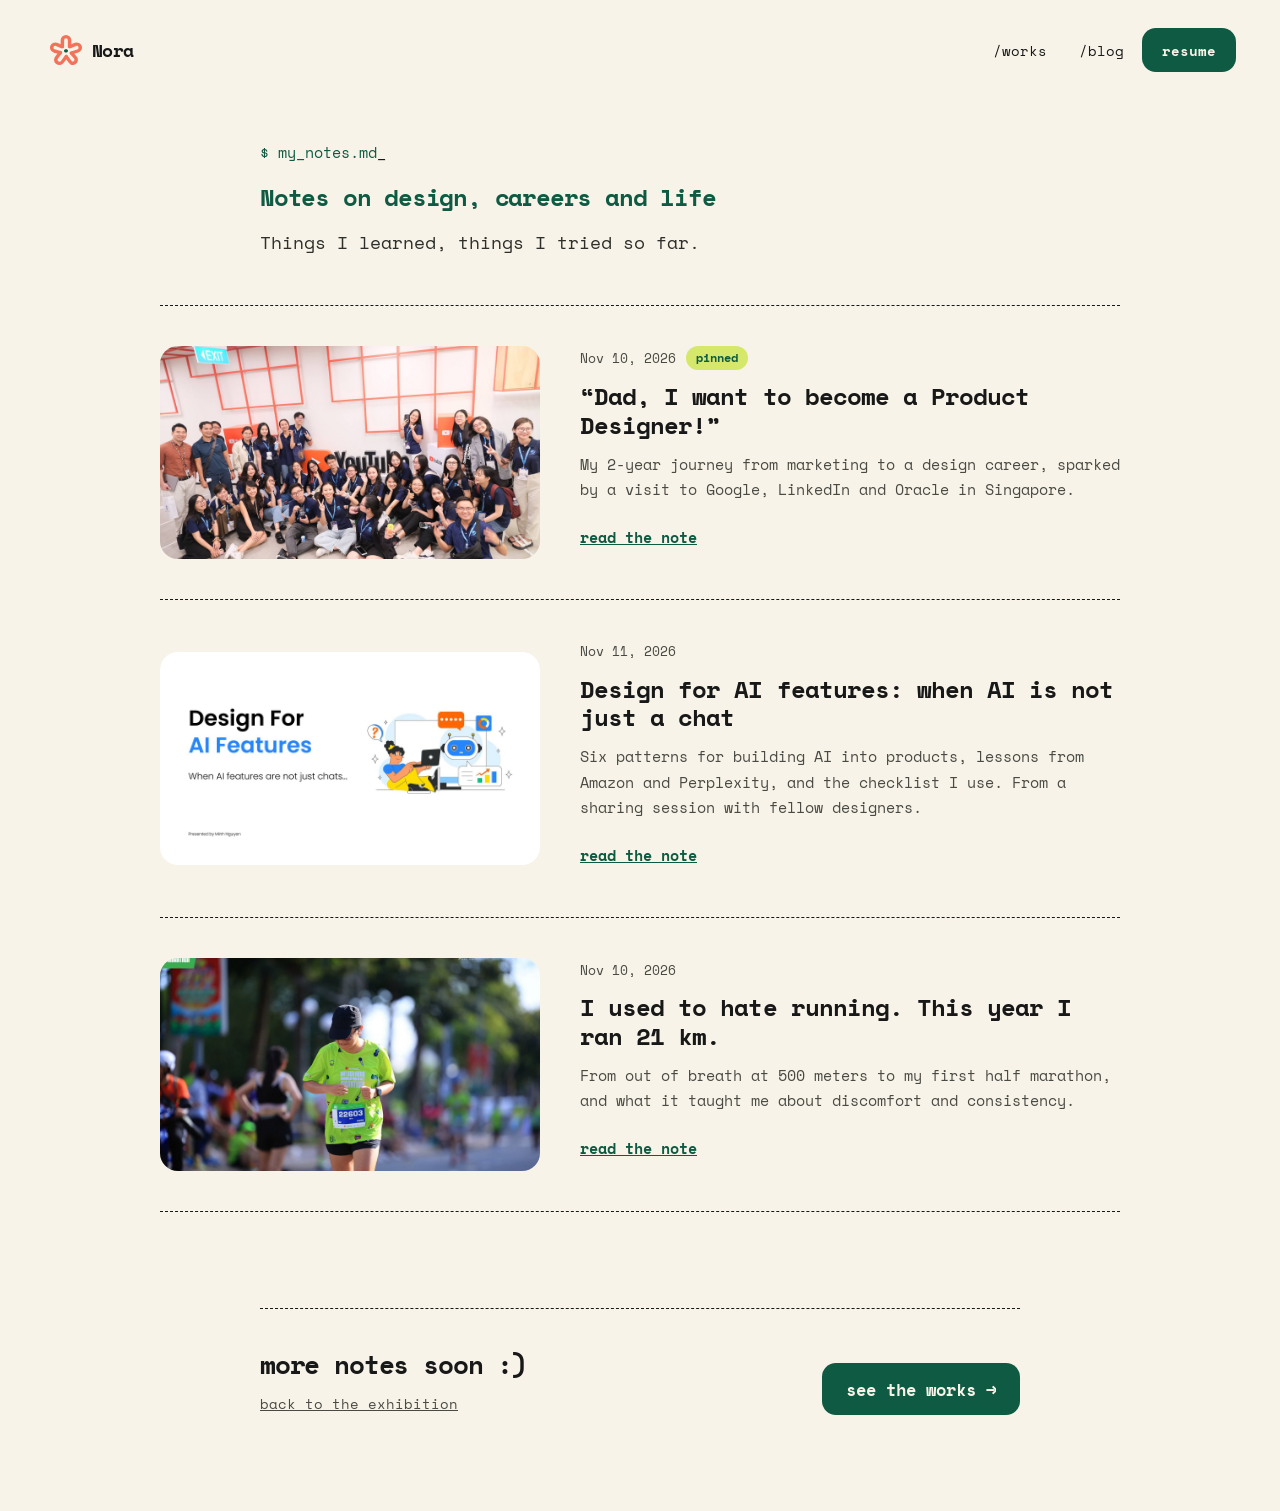
==== commit 49ea43e0: "Falling illustrations in contact panel, blog header text from canvas Flowers, notes, guitar, clock a" ====
--- a/blog/index.html
+++ b/blog/index.html
@@ -22,9 +22,9 @@
 </header>
 <main class="notes">
   <header class="notes-head">
-    <p class="whoami">$ cat notes.md<span class="caret">_</span></p>
-    <h1>Notes on design, careers and the messy middle of products.</h1>
-    <p class="dek">Things I learned, things I tried, and one half marathon. 3 notes so far.</p>
+    <p class="whoami">$ my_notes.md<span class="caret">_</span></p>
+    <h1 style="font-size: 24px">Notes on design, careers and life</h1>
+    <p class="dek">Things I learned, things I tried so far.</p>
   </header>
   <div class="note-list">
     <article class="note">
--- a/assets/css/nora.css
+++ b/assets/css/nora.css
@@ -216,7 +216,7 @@
 .note-list { max-width: 960px; margin: 0 auto; display: flex; flex-direction: column; }
 .note { display: grid; grid-template-columns: minmax(0, 380px) minmax(0, 1fr); gap: 40px; align-items: center; padding: 40px 0; border-top: 1.5px dashed var(--ink); }
 .note:last-child { border-bottom: 1.5px dashed var(--ink); }
-.note-img img { display: block; width: 100%; aspect-ratio: 3 / 2; object-fit: cover; border-radius: 18px; transition: transform .4s ease; }
+.note-img img { display: block; width: 100%; aspect-ratio: 16 / 9; object-fit: cover; border-radius: 18px; transition: transform .4s ease; }
 .note-img:hover img { transform: rotate(-1deg) scale(1.01); }
 .note-copy { display: flex; flex-direction: column; gap: 12px; }
 .note h2 { margin: 0; font-size: 24px; line-height: 1.2; font-weight: 700; letter-spacing: -0.04em; }
@@ -229,3 +229,45 @@
   .note { grid-template-columns: 1fr; gap: 18px; padding: 28px 0; }
   .post-body .duo-row, .post-body .cmp { grid-template-columns: 1fr; }
 }
+
+/* text next to an image (Zalo challenge, persona) */
+.side-by-side { display: grid; grid-template-columns: minmax(0, 1.25fr) minmax(0, 1fr); gap: 36px; align-items: center; }
+.sbs-copy { display: flex; flex-direction: column; gap: 18px; }
+.sbs-img { display: block; width: 100%; max-width: 340px; height: auto; justify-self: center; }
+@media (max-width: 860px) { .side-by-side { grid-template-columns: 1fr; } .sbs-img { max-width: 260px; } }
+
+/* ---------- loading screen (first visit per session) ---------- */
+.loader { display: none; }
+html.loading .loader, .loader.show { position: fixed; inset: 0; z-index: 100; display: flex; flex-direction: column; align-items: center; justify-content: center; gap: 48px; background: var(--cream); transition: opacity .6s ease, transform .7s cubic-bezier(.7,0,.3,1); }
+html.loading body { overflow: hidden; }
+html.loading .photo * { animation-play-state: paused; }
+.loader.out { opacity: 0; transform: translateY(-6%); pointer-events: none; }
+.loader-stage { position: relative; width: 340px; height: 340px; }
+.ld-orbit { position: absolute; inset: 0; animation: ldorbit 3.2s linear infinite; }
+.ld-orbit img { position: absolute; top: 0; left: 50%; width: 64px; margin-left: -32px; }
+.ld-orbit-2 { inset: 40px; animation-direction: reverse; }
+.ld-orbit-2 img { top: auto; bottom: 0; width: 52px; margin-left: -26px; }
+.ld-spin-r { animation: ldspin 1.6s linear infinite reverse; }
+.ld-main { position: absolute; left: 50%; top: 50%; width: 170px; margin: -82px 0 0 -85px; animation: ldspin 2.6s cubic-bezier(.55,.1,.35,.95) infinite; }
+.loader.done .ld-main { animation: ldbloom .9s cubic-bezier(.2,.9,.25,1.2) both; }
+.ld-status { width: min(420px, 80vw); display: flex; flex-direction: column; gap: 14px; transition: opacity .3s; }
+.ld-row { display: flex; justify-content: space-between; align-items: baseline; gap: 16px; }
+.ld-msg { margin: 0; font-size: 15px; color: var(--forest); }
+.ld-msg::after { content: ""; animation: lddots 1.2s steps(4) infinite; }
+.ld-pct { margin: 0; font-size: 28px; font-weight: 700; letter-spacing: -0.04em; font-variant-numeric: tabular-nums; }
+.ld-bar { height: 4px; border-radius: 4px; background: var(--line); overflow: hidden; }
+.ld-bar i { display: block; height: 4px; width: 0; background: var(--coral); border-radius: 4px; transition: width .12s linear; }
+.ld-welcome { position: absolute; top: calc(50% + 150px); margin: 0; font-size: 44px; font-weight: 700; letter-spacing: -0.045em; color: var(--forest); opacity: 0; transform: translateY(12px); transition: opacity .5s ease .2s, transform .5s ease .2s; }
+.loader.done .ld-status { opacity: 0; }
+.loader.done .ld-welcome { opacity: 1; transform: none; }
+.ld-cmd { position: absolute; left: 40px; bottom: 32px; margin: 0; font-size: 13px; color: var(--grey); }
+@keyframes ldspin { to { transform: rotate(360deg); } }
+@keyframes ldorbit { to { transform: rotate(360deg); } }
+@keyframes ldbloom { 0% { transform: scale(1) rotate(0); } 60% { transform: scale(1.25) rotate(160deg); } 100% { transform: scale(.9) rotate(200deg); } }
+@keyframes lddots { 0% { content: ""; } 25% { content: "."; } 50% { content: ".."; } 75% { content: "..."; } }
+@media (max-width: 860px) { .loader-stage { transform: scale(.75); } .ld-welcome { font-size: 32px; top: calc(50% + 110px); } .ld-cmd { left: 20px; } }
+@media (prefers-reduced-motion: reduce) { .ld-orbit, .ld-spin-r, .ld-main, .ld-msg::after { animation: none !important; } }
+
+/* falling illustrations at the end */
+.p-contact > *:not(.pile) { position: relative; z-index: 1; }
+.p-contact .pile { position: absolute; inset: 0; width: 100%; height: 100%; z-index: 0; pointer-events: none; }
